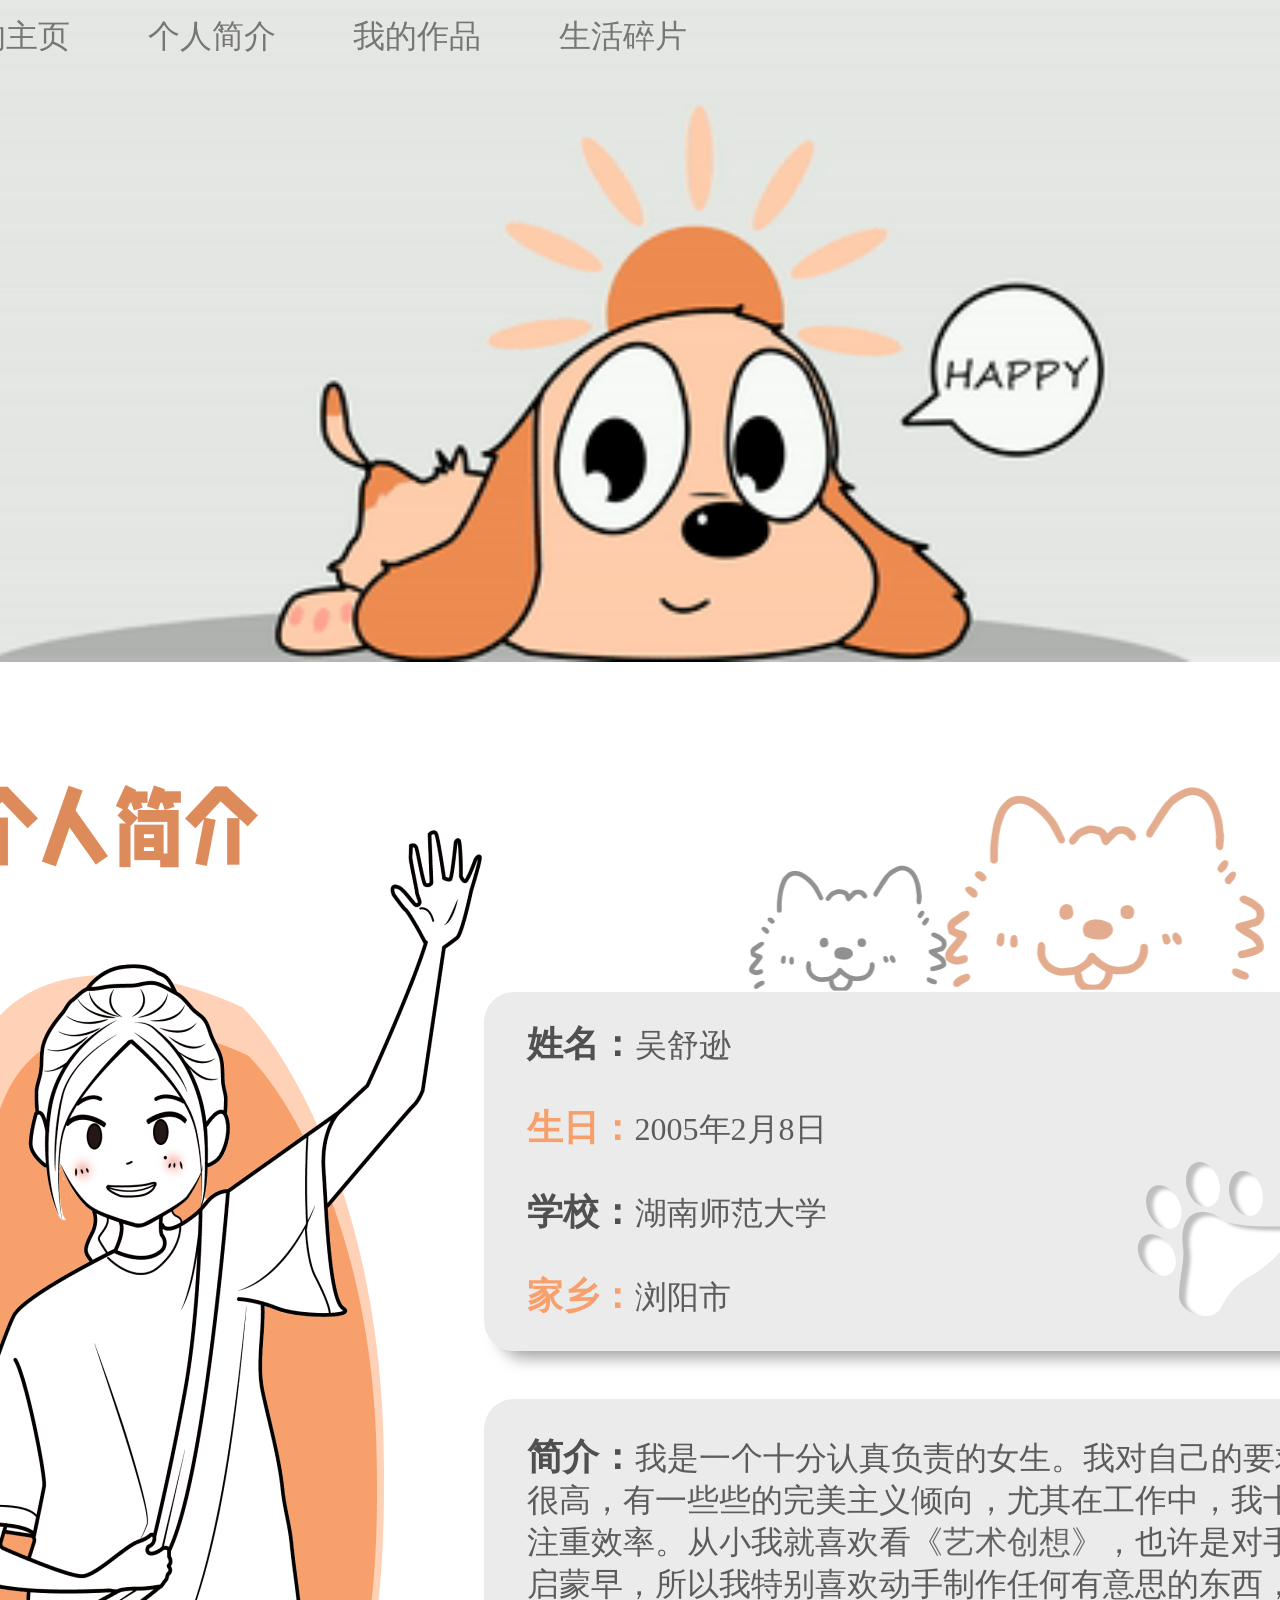
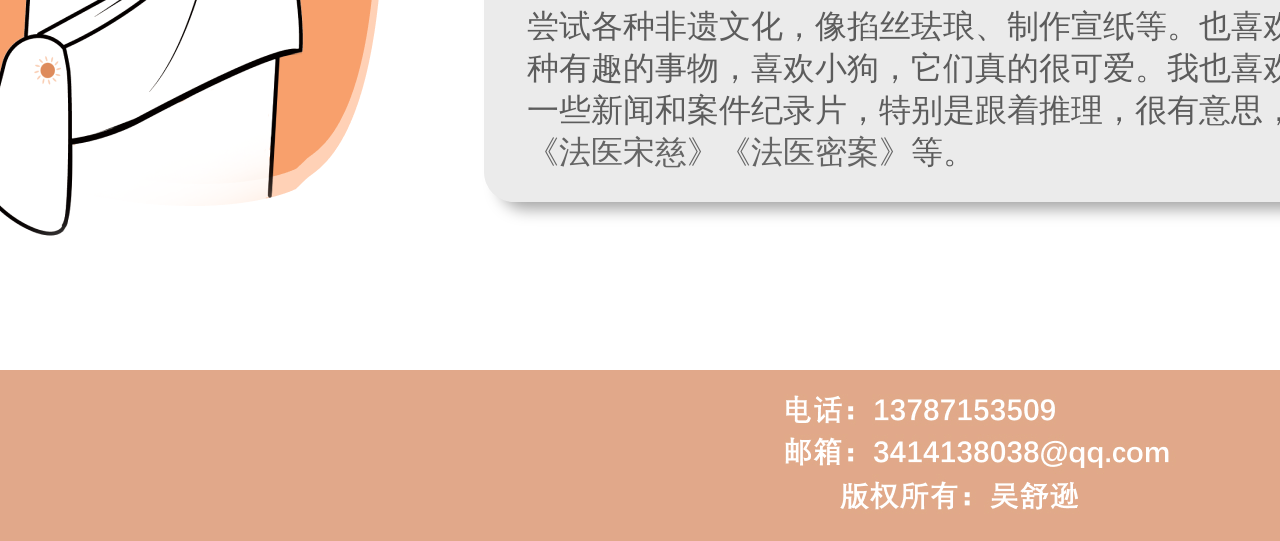
==== jianjie.html @ dce235bc "Initial deploy" ====
<!doctype html>
<html>
<head>
<meta charset="utf-8">
<title>无标题文档</title>
<style type="text/css">
* {
    margin: 0px;
    padding: 0px;
}
#loading-screen {
    position: fixed;
    top: 0;
    left: 0;
    width: 100%;
    height: 100%;
    background-color: rgba(255,255,255,1.00);
    display: flex;
    justify-content: center;
    align-items: center;
    z-index: 9999;
        }
.loader {
    width: 100%;
    height: 100%;
    background-image: url(img/zhuye/GIF_20240929225643746.gif);
    background-repeat: no-repeat;
    background-position: 50% 0%;
}
.top {
    background-image: url(img/jianjie/1.gif);
    background-repeat: no-repeat;
    background-size: 1920px 662px;
    height: 662px;
}
.main {
    width: 1505px;
    height: 1308px;
    position: relative;
    display: flex;
    justify-content: space-between;
    align-items: center;
}
.under {
    background-image: url(img/zhuye/Group%201.jpg);
    width: 1920px;
    height: 171px;
}
.xia .w {
    width: 800px;
    height: 328px;
    font-size: 32px;
    font-family: "等线";
    color: #5C5C5C;
    line-height: 42px;
}
.xia .w #yscx {
    text-decoration: none;
    color: #656565;
}
.xia .w #yscx:hover {
    color: #E68F5D;
}
.xia .w #fysc {
    text-decoration: none;
    color: #656565;
}
.xia .w #fysc:hover {
    color: #E68F5D;
}
.xia .w #fyma {
    text-decoration: none;
    color: #656565;
}
.xia .w #fyma:hover {
    color: #E68F5D;
}
.ke2 .main .you {
    height: 1065px;
    display: flex;
    flex-direction: column;
    align-content: space-around;
}
.main .you .shang {
    width: 886px;
    height: 208px;
}
.main .you .zhong {
    width: 886px;
    height: 359px;
    border-radius: 30px;
    background-color: #EBEBEB;
    display: flex;
    flex-direction: column;
    color: #5C5C5C;
    font-family: "等线";
    text-align: left;
    line-height: 83px;
    font-size: 32px;
    justify-content: center;
    align-items: center;
    -webkit-box-shadow: 11px 12px 16px -5px #A3A3A3;
    box-shadow: 11px 12px 16px -5px #A3A3A3;
}
.you .zhong .bao {
    width: 800px;
    position: relative;
}
.main .you .xia {
    width: 886px;
    height: 403px;
    border-radius: 30px;
    background-color: #EBEBEB;
    margin-top: 48px;
    display: flex;
    justify-content: center;
    align-items: center;
	 -webkit-box-shadow: 11px 12px 16px -5px #A3A3A3;
    box-shadow: 11px 12px 16px -5px #A3A3A3;
}
.xia .w #jj {
    color: #505050;
    font-family: "等线";
    text-decoration: none;
    font-weight: bold;
    font-size: 36px;
}
.bao p .jj {
	color: #505050;
    font-family: "等线";
    text-decoration: none;
    font-weight: bold;
    font-size: 36px;
}
.bao p .j {
    color: #F8A06C;
    font-family: "等线";
    text-decoration: none;
    font-weight: bold;
    font-size: 36px;
}
.zhong .bao img {
    position: absolute;
    top: 154px;
    left: 603px;
}
.zhong .bao img:hover {
	transform: translateX(-200px) scale(0.5);
	transition: transform 1.5s ease;
}
</style>
<link href="css/index.css" rel="stylesheet" type="text/css">
<link href="css/xiala.css" rel="stylesheet" type="text/css">
</head>

<body>
<div class="ke">
  <div class="top">
    <div class="logo"><img src="img/zhuye/logo.png" alt="" width="146" height="55"></div>
    <div class="nav">
      <ul>
        <li><a href="index.html">我的主页</a></li>
        <li><a href="jianjie.html">个人简介</a></li>
        <li><a href="zuopin.html">我的作品</a></li>
        <li><a href="suipian.html">生活碎片</a></li>
      </ul>
    </div>
    <div class="caidan"><a href="#"></a>
	  <div class="dropdown-content">
        <a href="#">联系</a>
        <a href="#">关于</a>
		<a href="#">设置</a>
    </div>
</div>
  </div> 
</div>
<div class="ke2">
  <div class="main">
    <div class="zhuo"><img src="img/jianjie/Group%2014.png" alt="" width="573" height="1065"></div>
    <div class="you">
      <div class="shang">
        <marquee behavior="alternate" scrollamount="5">
        <img src="img/jianjie/Group%2015.png" alt="" width="543" height="241">
        </marquee>
</div>
      <div class="zhong">
        <div class="bao"><img src="img/jianjie/Group%2016.png" alt="" width="157" height="159">
<p><a class="jj">姓名：</a>吴舒逊</p>
          <p><a class="j">生日：</a>2005年2月8日</p>
          <p><a class="jj">学校：</a>湖南师范大学</p>
          <p><a class="j">家乡：</a>浏阳市</p>
        </div>
</div>
      <div class="xia">
        <div class="w"><a id="jj">简介：</a>我是一个十分认真负责的女生。我对自己的要求很高，有一些些的完美主义倾向，尤其在工作中，我十分注重效率。从小我就喜欢看<a href="https://baike.baidu.com/item/%E8%89%BA%E6%9C%AF%E5%88%9B%E6%83%B3/5236" id="yscx">《艺术创想》</a>，也许是对手工启蒙早，所以我特别喜欢动手制作任何有意思的东西，也尝试各种非遗文化，像掐丝珐琅、制作宣纸等。也喜欢各种有趣的事物，喜欢小狗，它们真的很可爱。我也喜欢看一些新闻和案件纪录片，特别是跟着推理，很有意思，像<a href="https://tv.cctv.com/2019/11/19/VIDAZOtgTyKXyz89VhqJQste191119.shtml" id="fysc">《法医宋慈》</a><a href="https://tv.cctv.com/2016/07/26/VIDAJrRUfq7JFOeLnWYlPRu4160726.shtml" id="fyma">《法医密案》</a>等。</div>
      </div>
    </div>
</div>
</div>
<div class="ke3">
  <div class="under"></div>
</div>
	
<div id="loading-screen" style="display: none;">
    <div class="loader"></div>
</div>
<script>
    window.onload = function() {
        var loadingScreen = document.getElementById('loading-screen');
        loadingScreen.style.display = 'block';
        setTimeout(function() {
            loadingScreen.style.display = 'none';
        }, 500); 
    };
</script>
</body>
</html>
---- css/index.css ----
@charset "utf-8";
.top {
    width: 1920px;
    color: #767676;
    font-size: 30.81px;
    line-height: 110px;
    font-family: "等线";
    display: flex;
    justify-content: flex-start;
}
.top .logo {
    height: 96px;
    width: 221px;
    text-align: center;
    display: flex;
    padding-top: 0px;
    padding-right: 3px;
}
.top .logo img {
    width: 143px;
    height: 55px;
}
.top .nav {
    width: 1555px;
    height: 70px;
    position: relative;
    top: 0;
    min-height: 0px;
}
.top a {
    color: #767676;
    text-decoration: none;
	transition: all .5s;
}
.top .nav ul{
    display: flex;
    list-style-type: none;
    justify-content: space-around;
    right: 5%;
    width: 823px;
}
.top .nav ul li  {
    position: relative;
    padding: 20px;
    font-size: 32px;
    line-height: 1;
    transition: 0.2s all linear;
    cursor: pointer;
    font-weight: 500;
    font-family: "等线";
}
.top .nav ul li:before{
    content: "";
    position: absolute;
    bottom: -7px;
    left: 0;
    width: 100%;
    height: 3px;
    background-color: #F8A06C;
    opacity: 0;
    transition: 0.3s;
}
.top .nav ul li:not(.is-active):hover:before{
	opacity: 1;
	bottom: 0;	
}
.top .nav ul li a:hover{
    color: #F8A06C;
}
.top .caidan:hover {
    background-image: url(../img/zhuye/3124234.png);
}
.top .caidan {
    float: right;
    height: 30px;
    background-image: url(../img/zhuye/%E6%B1%89%E5%A0%A1%E8%8F%9C%E5%8D%95.png);
    background-repeat: no-repeat;
    color: #FFFFFF;
    border-style: none;
    margin-top: 19px;
    width: 56px;
    font-size: 2px;
    line-height: 36px;
    margin-left: 93px;
}
.ke {
    display: flex;
    justify-content: center;
    background-color: #E3E6E3;
}
.ke2 {
    display: flex;
    justify-content: center;
    background-color: #FFFFFF;
}
.ke3 {
    background-color: #E1A88A;
    display: flex;
    justify-content: center;
}
.ke11 {
    display: flex;
    justify-content: center;
    background-color: #FFFFFF;
}
---- css/xiala.css ----
@charset "utf-8";
.top .caidan {
    font-size: 16px;
    outline: none;
    color: white;
    cursor: pointer;
}
.dropdown-content {
    display: none;
    background-color: #f9f9f9;
    box-shadow: 0px 8px 16px 0px rgba(0,0,0,0.2);
    z-index: 1;
    margin-top: 35px;
    margin-left: -23px;
}
.dropdown-content a {
    color: #505050;
    text-decoration: none;
    text-align: center;
    display: flex;
    justify-content: center;
    border-bottom: 1px solid #919191;
    font-family: "等线";
}
.top .caidan:hover .dropdown-content {
    display: block;
}
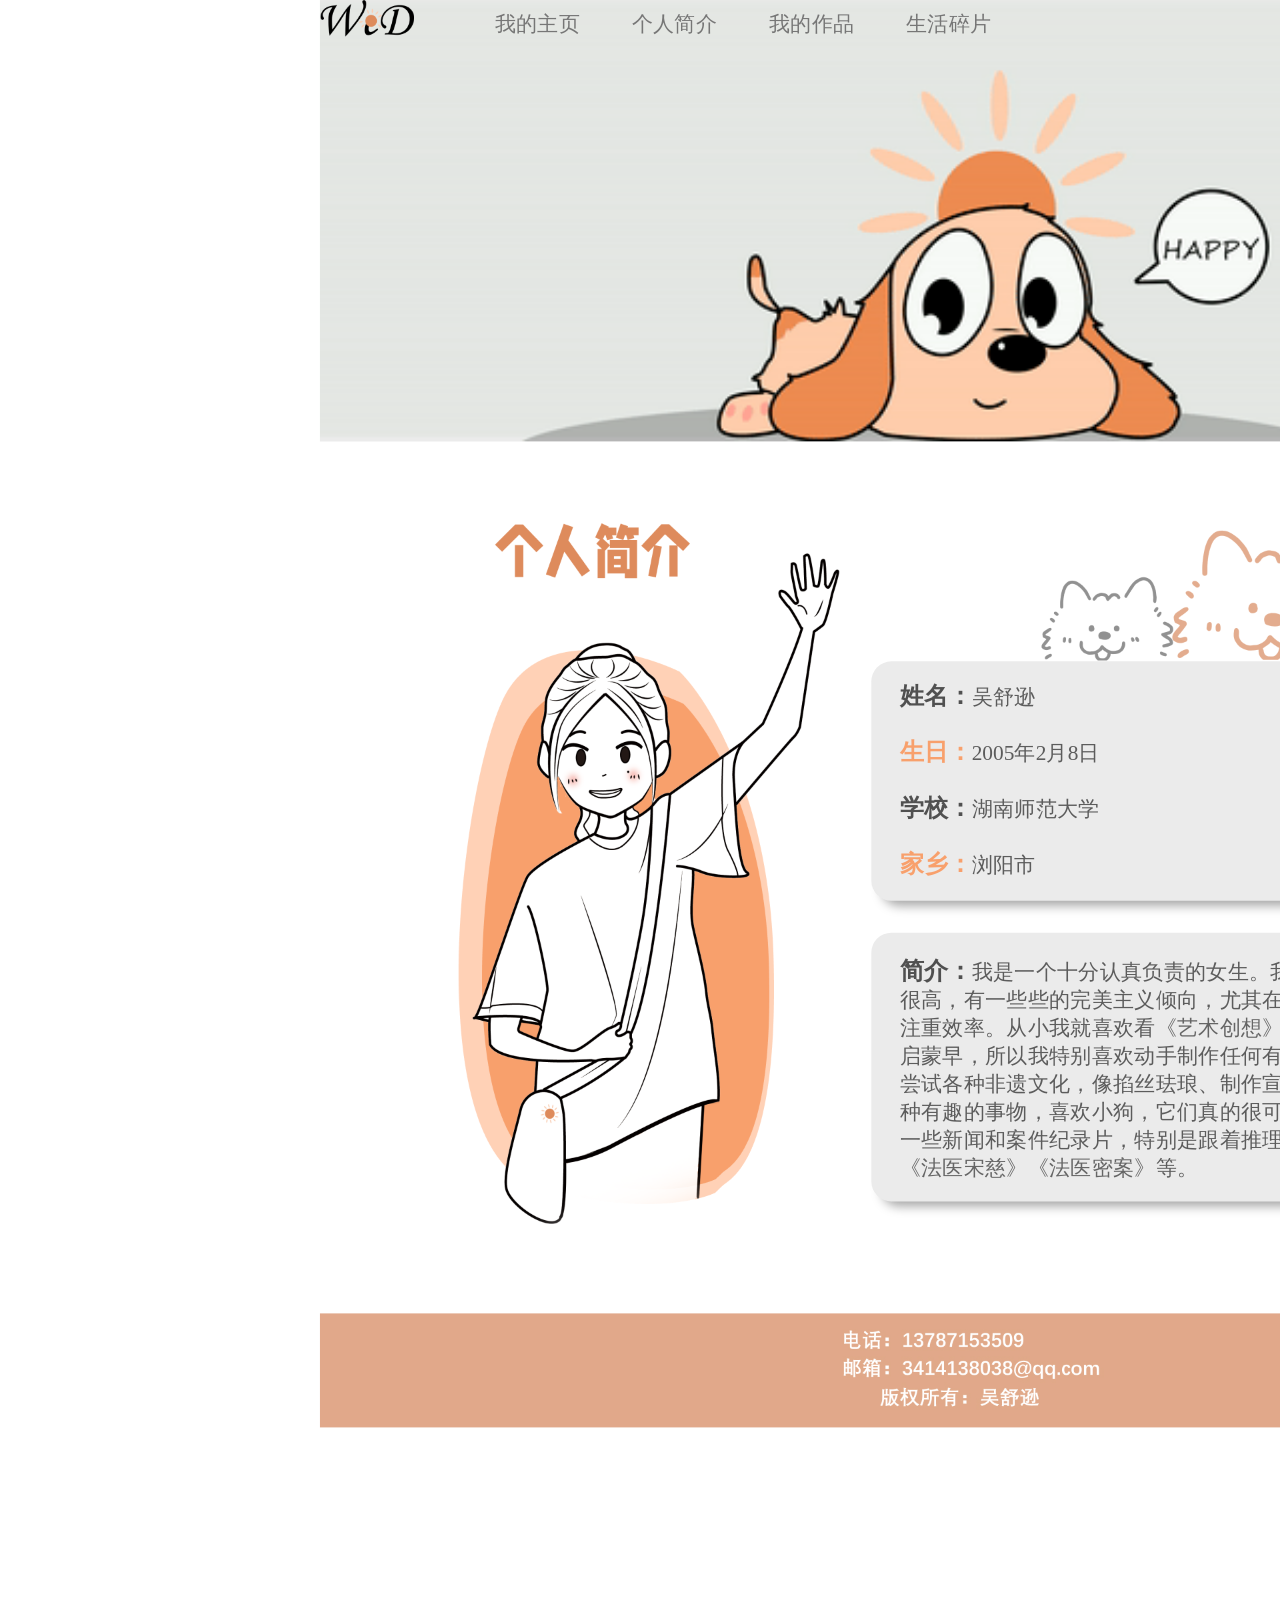
==== commit 8567caf8: "Fit pages to viewport" ====
--- a/jianjie.html
+++ b/jianjie.html
@@ -151,9 +151,23 @@
 </style>
 <link href="css/index.css" rel="stylesheet" type="text/css">
 <link href="css/xiala.css" rel="stylesheet" type="text/css">
+<script>
+(function () {
+  var BASE_WIDTH = 1920;
+  function syncPageScale() {
+    var scale = Math.min(1, window.innerWidth / BASE_WIDTH);
+    document.documentElement.style.setProperty('--page-scale', scale.toFixed(4));
+  }
+  window.addEventListener('resize', syncPageScale);
+  window.addEventListener('orientationchange', syncPageScale);
+  document.addEventListener('DOMContentLoaded', syncPageScale);
+  syncPageScale();
+})();
+</script>
 </head>
 
 <body>
+<div class="page-shell">
 <div class="ke">
   <div class="top">
     <div class="logo"><img src="img/zhuye/logo.png" alt="" width="146" height="55"></div>
@@ -201,6 +215,7 @@
   <div class="under"></div>
 </div>
 	
+</div>
 <div id="loading-screen" style="display: none;">
     <div class="loader"></div>
 </div>
--- a/css/index.css
+++ b/css/index.css
@@ -1,4 +1,17 @@
 @charset "utf-8";
+html {
+    overflow-x: hidden;
+}
+body {
+    overflow-x: hidden;
+}
+.page-shell {
+    width: 1920px;
+    margin: 0 auto;
+    transform-origin: top center;
+    transform: scale(var(--page-scale, 1));
+}
+
 .top {
     width: 1920px;
     color: #767676;
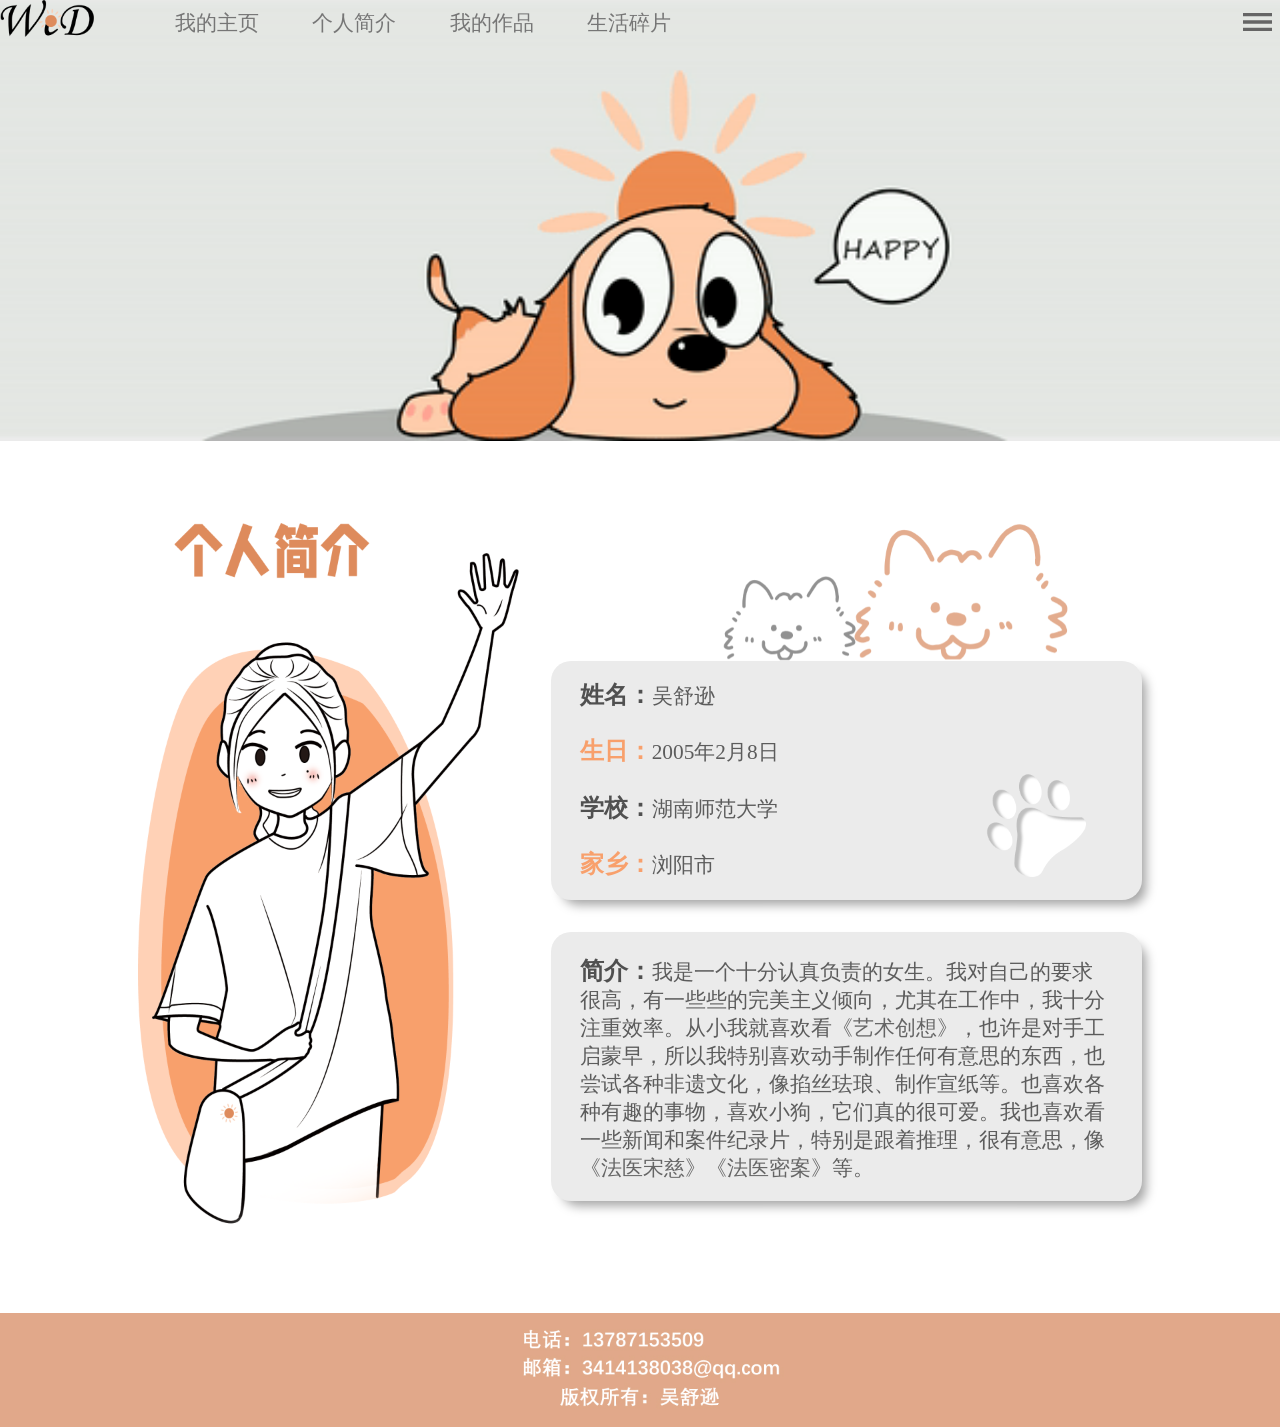
==== commit fc0d6b36: "Use layout zoom for responsive fit" ====
--- a/jianjie.html
+++ b/jianjie.html
@@ -155,8 +155,12 @@
 (function () {
   var BASE_WIDTH = 1920;
   function syncPageScale() {
+    var shell = document.querySelector('.page-shell');
+    if (!shell) {
+      return;
+    }
     var scale = Math.min(1, window.innerWidth / BASE_WIDTH);
-    document.documentElement.style.setProperty('--page-scale', scale.toFixed(4));
+    shell.style.zoom = scale.toFixed(4);
   }
   window.addEventListener('resize', syncPageScale);
   window.addEventListener('orientationchange', syncPageScale);
--- a/css/index.css
+++ b/css/index.css
@@ -8,9 +8,9 @@
 .page-shell {
     width: 1920px;
     margin: 0 auto;
-    transform-origin: top center;
-    transform: scale(var(--page-scale, 1));
 }
+
+
 
 .top {
     width: 1920px;
